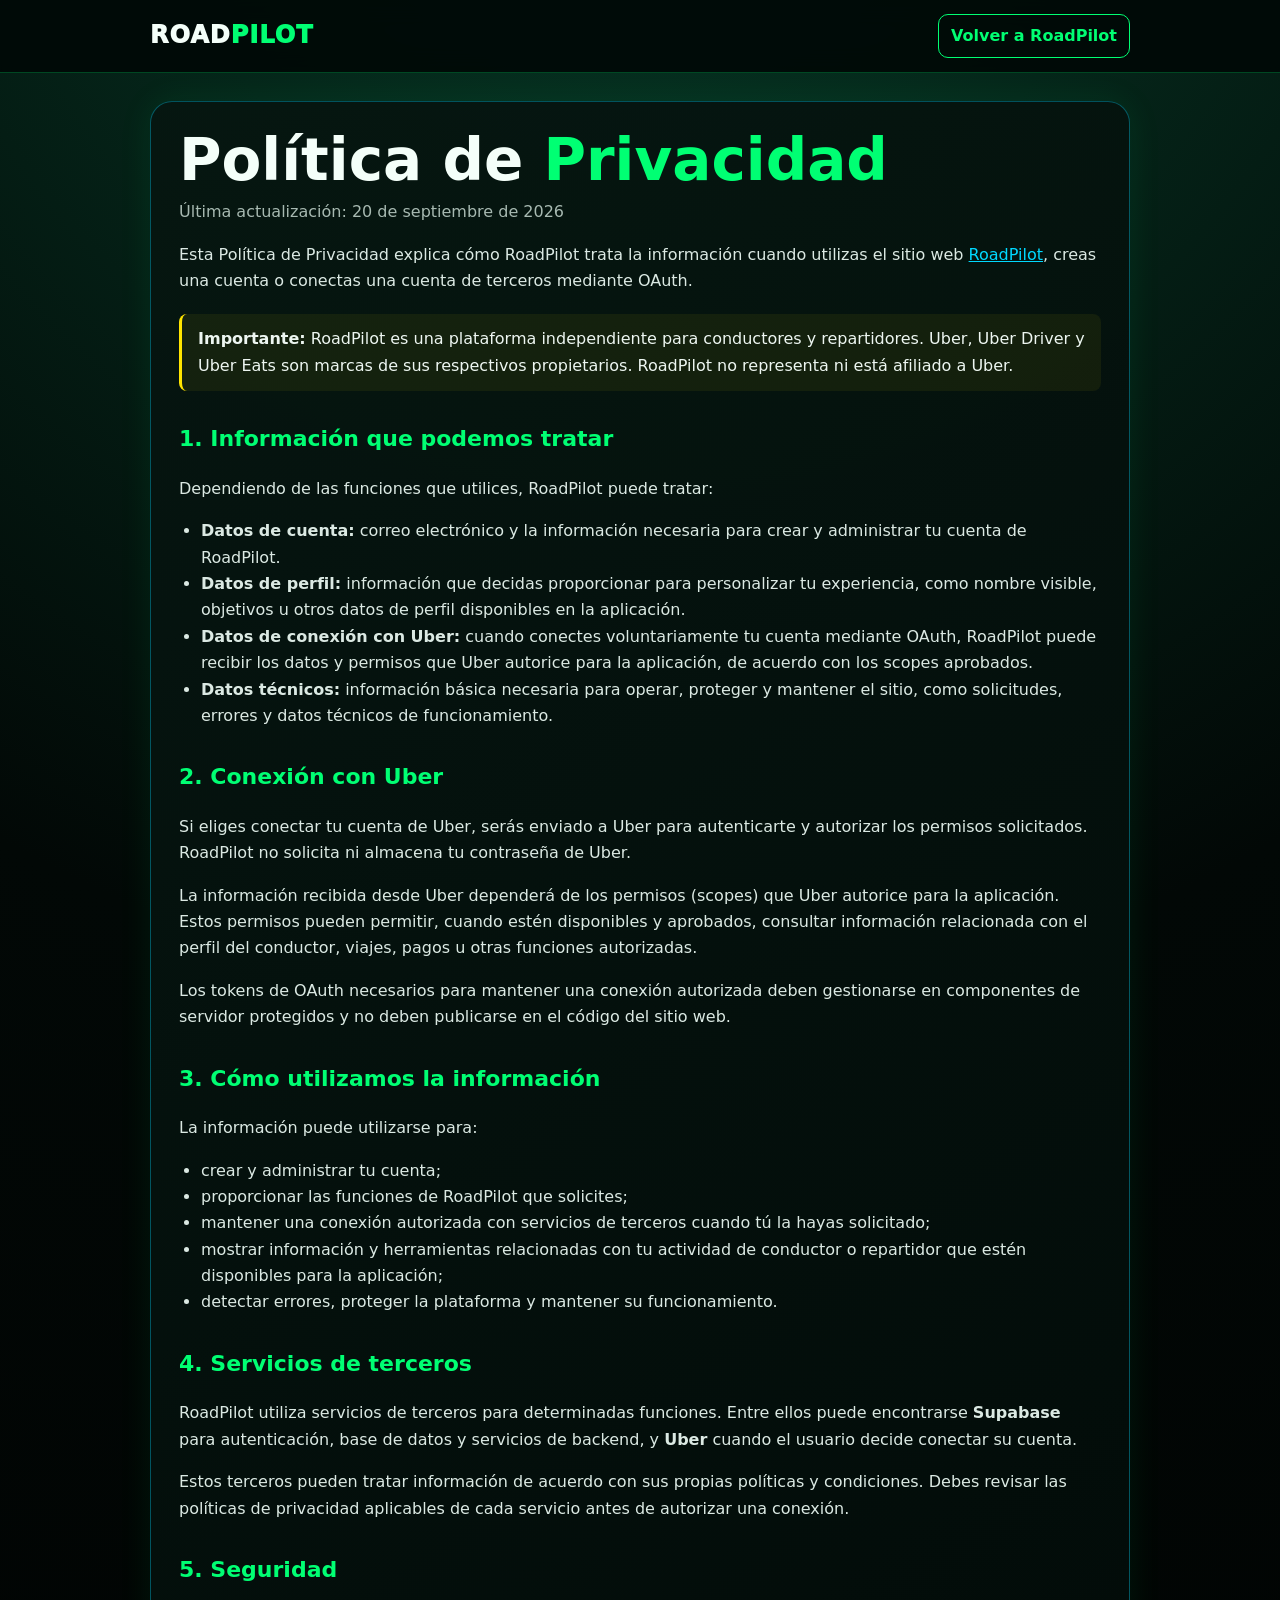
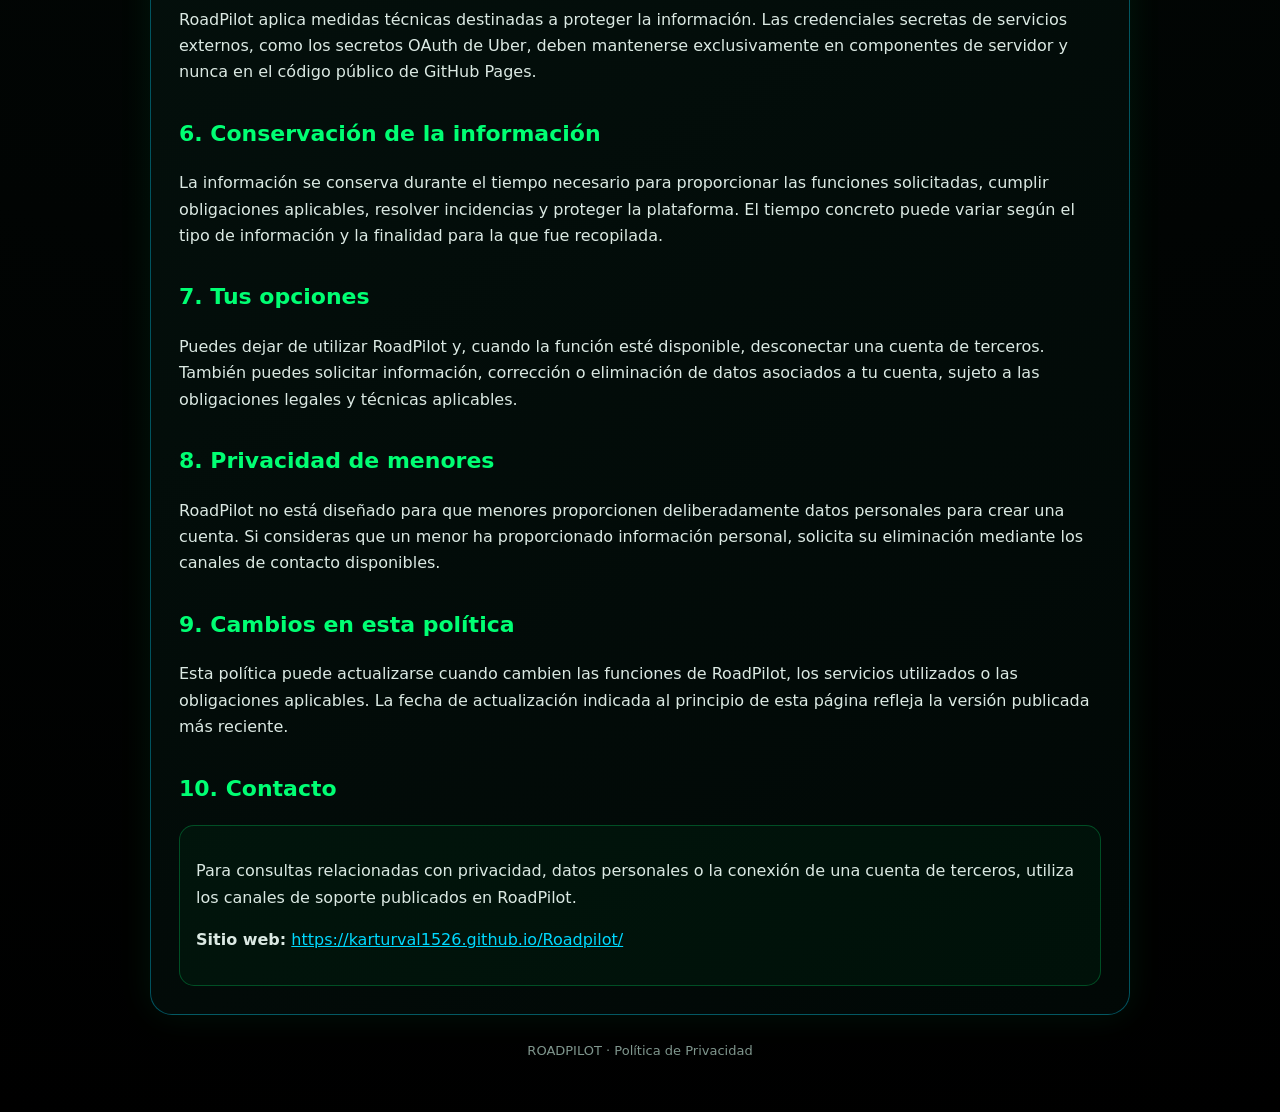
==== privacy.html @ 934225c9 "Add files via upload" ====
<!doctype html>
<html lang="es">
<head>
<meta charset="utf-8">
<meta name="viewport" content="width=device-width,initial-scale=1">
<meta name="theme-color" content="#020806">
<meta name="description" content="Política de privacidad de RoadPilot.">
<title>Política de Privacidad — RoadPilot</title>
<style>
:root{--bg:#020806;--panel:#07120f;--green:#00ff73;--cyan:#00d9ff;--white:#f4fff9;--muted:#a7b9b1;--line:rgba(0,255,115,.25)}
*{box-sizing:border-box}html{scroll-behavior:smooth}body{margin:0;background:radial-gradient(circle at 50% -10%,#073b28 0,#020806 42%,#000 100%);color:var(--white);font-family:Inter,system-ui,-apple-system,Segoe UI,Roboto,Arial,sans-serif;line-height:1.65}.wrap{width:min(980px,calc(100% - 32px));margin:0 auto;padding:28px 0 50px}.top{border-bottom:1px solid var(--line);background:rgba(0,8,6,.9);backdrop-filter:blur(12px);padding:14px 0;position:sticky;top:0}.nav{width:min(980px,calc(100% - 32px));margin:auto;display:flex;align-items:center;justify-content:space-between;gap:15px}.brand{font-weight:1000;font-size:24px;letter-spacing:1px}.brand span{color:var(--green)}a{color:var(--cyan)}.back{border:1px solid var(--green);border-radius:10px;padding:8px 12px;color:var(--green);text-decoration:none;font-weight:800}.card{background:linear-gradient(145deg,rgba(6,22,17,.97),rgba(1,8,6,.97));border:1px solid rgba(0,217,255,.35);border-radius:22px;padding:28px;box-shadow:0 0 35px rgba(0,255,115,.08)}h1{font-size:clamp(34px,6vw,58px);line-height:1.05;margin:0 0 8px}h1 span{color:var(--green)}h2{margin-top:30px;color:var(--green);font-size:22px}p,li{color:#dbe9e3}ul{padding-left:22px}.date{color:var(--muted);margin-top:0}.notice{border-left:3px solid var(--yellow,#ffe500);padding:12px 16px;background:rgba(255,229,0,.06);color:#edf6f1;border-radius:8px;margin:20px 0}.contact{border:1px solid var(--line);border-radius:15px;padding:16px;background:rgba(0,255,115,.04)}footer{text-align:center;color:#7f968d;margin-top:25px;font-size:13px}@media(max-width:600px){.card{padding:21px}.nav{width:min(100% - 22px,980px)}}
</style>
</head>
<body>
<header class="top"><nav class="nav"><div class="brand">ROAD<span>PILOT</span></div><a class="back" href="./index.html">Volver a RoadPilot</a></nav></header>
<main class="wrap">
<article class="card">
<h1>Política de <span>Privacidad</span></h1>
<p class="date">Última actualización: 20 de septiembre de 2026</p>
<p>Esta Política de Privacidad explica cómo RoadPilot trata la información cuando utilizas el sitio web <a href="https://karturval1526.github.io/Roadpilot/">RoadPilot</a>, creas una cuenta o conectas una cuenta de terceros mediante OAuth.</p>

<div class="notice"><strong>Importante:</strong> RoadPilot es una plataforma independiente para conductores y repartidores. Uber, Uber Driver y Uber Eats son marcas de sus respectivos propietarios. RoadPilot no representa ni está afiliado a Uber.</div>

<h2>1. Información que podemos tratar</h2>
<p>Dependiendo de las funciones que utilices, RoadPilot puede tratar:</p>
<ul>
<li><strong>Datos de cuenta:</strong> correo electrónico y la información necesaria para crear y administrar tu cuenta de RoadPilot.</li>
<li><strong>Datos de perfil:</strong> información que decidas proporcionar para personalizar tu experiencia, como nombre visible, objetivos u otros datos de perfil disponibles en la aplicación.</li>
<li><strong>Datos de conexión con Uber:</strong> cuando conectes voluntariamente tu cuenta mediante OAuth, RoadPilot puede recibir los datos y permisos que Uber autorice para la aplicación, de acuerdo con los scopes aprobados.</li>
<li><strong>Datos técnicos:</strong> información básica necesaria para operar, proteger y mantener el sitio, como solicitudes, errores y datos técnicos de funcionamiento.</li>
</ul>

<h2>2. Conexión con Uber</h2>
<p>Si eliges conectar tu cuenta de Uber, serás enviado a Uber para autenticarte y autorizar los permisos solicitados. RoadPilot no solicita ni almacena tu contraseña de Uber.</p>
<p>La información recibida desde Uber dependerá de los permisos (scopes) que Uber autorice para la aplicación. Estos permisos pueden permitir, cuando estén disponibles y aprobados, consultar información relacionada con el perfil del conductor, viajes, pagos u otras funciones autorizadas.</p>
<p>Los tokens de OAuth necesarios para mantener una conexión autorizada deben gestionarse en componentes de servidor protegidos y no deben publicarse en el código del sitio web.</p>

<h2>3. Cómo utilizamos la información</h2>
<p>La información puede utilizarse para:</p>
<ul>
<li>crear y administrar tu cuenta;</li>
<li>proporcionar las funciones de RoadPilot que solicites;</li>
<li>mantener una conexión autorizada con servicios de terceros cuando tú la hayas solicitado;</li>
<li>mostrar información y herramientas relacionadas con tu actividad de conductor o repartidor que estén disponibles para la aplicación;</li>
<li>detectar errores, proteger la plataforma y mantener su funcionamiento.</li>
</ul>

<h2>4. Servicios de terceros</h2>
<p>RoadPilot utiliza servicios de terceros para determinadas funciones. Entre ellos puede encontrarse <strong>Supabase</strong> para autenticación, base de datos y servicios de backend, y <strong>Uber</strong> cuando el usuario decide conectar su cuenta.</p>
<p>Estos terceros pueden tratar información de acuerdo con sus propias políticas y condiciones. Debes revisar las políticas de privacidad aplicables de cada servicio antes de autorizar una conexión.</p>

<h2>5. Seguridad</h2>
<p>RoadPilot aplica medidas técnicas destinadas a proteger la información. Las credenciales secretas de servicios externos, como los secretos OAuth de Uber, deben mantenerse exclusivamente en componentes de servidor y nunca en el código público de GitHub Pages.</p>

<h2>6. Conservación de la información</h2>
<p>La información se conserva durante el tiempo necesario para proporcionar las funciones solicitadas, cumplir obligaciones aplicables, resolver incidencias y proteger la plataforma. El tiempo concreto puede variar según el tipo de información y la finalidad para la que fue recopilada.</p>

<h2>7. Tus opciones</h2>
<p>Puedes dejar de utilizar RoadPilot y, cuando la función esté disponible, desconectar una cuenta de terceros. También puedes solicitar información, corrección o eliminación de datos asociados a tu cuenta, sujeto a las obligaciones legales y técnicas aplicables.</p>

<h2>8. Privacidad de menores</h2>
<p>RoadPilot no está diseñado para que menores proporcionen deliberadamente datos personales para crear una cuenta. Si consideras que un menor ha proporcionado información personal, solicita su eliminación mediante los canales de contacto disponibles.</p>

<h2>9. Cambios en esta política</h2>
<p>Esta política puede actualizarse cuando cambien las funciones de RoadPilot, los servicios utilizados o las obligaciones aplicables. La fecha de actualización indicada al principio de esta página refleja la versión publicada más reciente.</p>

<h2>10. Contacto</h2>
<div class="contact">
<p>Para consultas relacionadas con privacidad, datos personales o la conexión de una cuenta de terceros, utiliza los canales de soporte publicados en RoadPilot.</p>
<p><strong>Sitio web:</strong> <a href="https://karturval1526.github.io/Roadpilot/">https://karturval1526.github.io/Roadpilot/</a></p>
</div>
</article>
<footer>ROADPILOT · Política de Privacidad</footer>
</main>
</body>
</html>
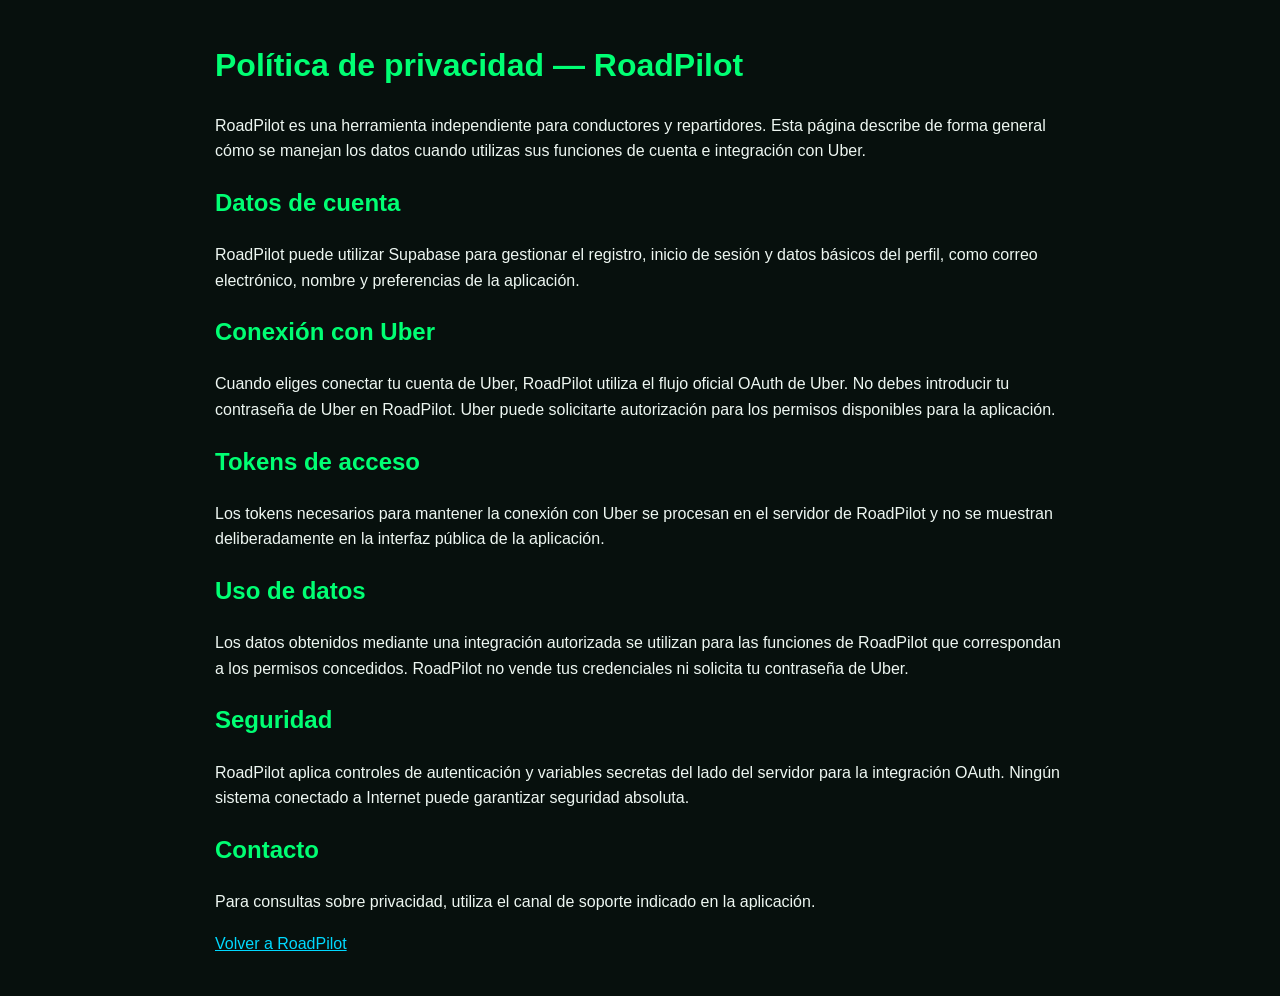
==== commit 6cce6888: "Add files via upload" ====
--- a/privacy.html
+++ b/privacy.html
@@ -3,74 +3,24 @@
 <head>
 <meta charset="utf-8">
 <meta name="viewport" content="width=device-width,initial-scale=1">
-<meta name="theme-color" content="#020806">
-<meta name="description" content="Política de privacidad de RoadPilot.">
-<title>Política de Privacidad — RoadPilot</title>
-<style>
-:root{--bg:#020806;--panel:#07120f;--green:#00ff73;--cyan:#00d9ff;--white:#f4fff9;--muted:#a7b9b1;--line:rgba(0,255,115,.25)}
-*{box-sizing:border-box}html{scroll-behavior:smooth}body{margin:0;background:radial-gradient(circle at 50% -10%,#073b28 0,#020806 42%,#000 100%);color:var(--white);font-family:Inter,system-ui,-apple-system,Segoe UI,Roboto,Arial,sans-serif;line-height:1.65}.wrap{width:min(980px,calc(100% - 32px));margin:0 auto;padding:28px 0 50px}.top{border-bottom:1px solid var(--line);background:rgba(0,8,6,.9);backdrop-filter:blur(12px);padding:14px 0;position:sticky;top:0}.nav{width:min(980px,calc(100% - 32px));margin:auto;display:flex;align-items:center;justify-content:space-between;gap:15px}.brand{font-weight:1000;font-size:24px;letter-spacing:1px}.brand span{color:var(--green)}a{color:var(--cyan)}.back{border:1px solid var(--green);border-radius:10px;padding:8px 12px;color:var(--green);text-decoration:none;font-weight:800}.card{background:linear-gradient(145deg,rgba(6,22,17,.97),rgba(1,8,6,.97));border:1px solid rgba(0,217,255,.35);border-radius:22px;padding:28px;box-shadow:0 0 35px rgba(0,255,115,.08)}h1{font-size:clamp(34px,6vw,58px);line-height:1.05;margin:0 0 8px}h1 span{color:var(--green)}h2{margin-top:30px;color:var(--green);font-size:22px}p,li{color:#dbe9e3}ul{padding-left:22px}.date{color:var(--muted);margin-top:0}.notice{border-left:3px solid var(--yellow,#ffe500);padding:12px 16px;background:rgba(255,229,0,.06);color:#edf6f1;border-radius:8px;margin:20px 0}.contact{border:1px solid var(--line);border-radius:15px;padding:16px;background:rgba(0,255,115,.04)}footer{text-align:center;color:#7f968d;margin-top:25px;font-size:13px}@media(max-width:600px){.card{padding:21px}.nav{width:min(100% - 22px,980px)}}
-</style>
+<title>RoadPilot — Política de privacidad</title>
+<style>body{font-family:Arial,sans-serif;max-width:850px;margin:40px auto;padding:0 20px;background:#07100d;color:#eef7f2;line-height:1.6}h1,h2{color:#00ff73}a{color:#00d9ff}</style>
 </head>
 <body>
-<header class="top"><nav class="nav"><div class="brand">ROAD<span>PILOT</span></div><a class="back" href="./index.html">Volver a RoadPilot</a></nav></header>
-<main class="wrap">
-<article class="card">
-<h1>Política de <span>Privacidad</span></h1>
-<p class="date">Última actualización: 20 de septiembre de 2026</p>
-<p>Esta Política de Privacidad explica cómo RoadPilot trata la información cuando utilizas el sitio web <a href="https://karturval1526.github.io/Roadpilot/">RoadPilot</a>, creas una cuenta o conectas una cuenta de terceros mediante OAuth.</p>
-
-<div class="notice"><strong>Importante:</strong> RoadPilot es una plataforma independiente para conductores y repartidores. Uber, Uber Driver y Uber Eats son marcas de sus respectivos propietarios. RoadPilot no representa ni está afiliado a Uber.</div>
-
-<h2>1. Información que podemos tratar</h2>
-<p>Dependiendo de las funciones que utilices, RoadPilot puede tratar:</p>
-<ul>
-<li><strong>Datos de cuenta:</strong> correo electrónico y la información necesaria para crear y administrar tu cuenta de RoadPilot.</li>
-<li><strong>Datos de perfil:</strong> información que decidas proporcionar para personalizar tu experiencia, como nombre visible, objetivos u otros datos de perfil disponibles en la aplicación.</li>
-<li><strong>Datos de conexión con Uber:</strong> cuando conectes voluntariamente tu cuenta mediante OAuth, RoadPilot puede recibir los datos y permisos que Uber autorice para la aplicación, de acuerdo con los scopes aprobados.</li>
-<li><strong>Datos técnicos:</strong> información básica necesaria para operar, proteger y mantener el sitio, como solicitudes, errores y datos técnicos de funcionamiento.</li>
-</ul>
-
-<h2>2. Conexión con Uber</h2>
-<p>Si eliges conectar tu cuenta de Uber, serás enviado a Uber para autenticarte y autorizar los permisos solicitados. RoadPilot no solicita ni almacena tu contraseña de Uber.</p>
-<p>La información recibida desde Uber dependerá de los permisos (scopes) que Uber autorice para la aplicación. Estos permisos pueden permitir, cuando estén disponibles y aprobados, consultar información relacionada con el perfil del conductor, viajes, pagos u otras funciones autorizadas.</p>
-<p>Los tokens de OAuth necesarios para mantener una conexión autorizada deben gestionarse en componentes de servidor protegidos y no deben publicarse en el código del sitio web.</p>
-
-<h2>3. Cómo utilizamos la información</h2>
-<p>La información puede utilizarse para:</p>
-<ul>
-<li>crear y administrar tu cuenta;</li>
-<li>proporcionar las funciones de RoadPilot que solicites;</li>
-<li>mantener una conexión autorizada con servicios de terceros cuando tú la hayas solicitado;</li>
-<li>mostrar información y herramientas relacionadas con tu actividad de conductor o repartidor que estén disponibles para la aplicación;</li>
-<li>detectar errores, proteger la plataforma y mantener su funcionamiento.</li>
-</ul>
-
-<h2>4. Servicios de terceros</h2>
-<p>RoadPilot utiliza servicios de terceros para determinadas funciones. Entre ellos puede encontrarse <strong>Supabase</strong> para autenticación, base de datos y servicios de backend, y <strong>Uber</strong> cuando el usuario decide conectar su cuenta.</p>
-<p>Estos terceros pueden tratar información de acuerdo con sus propias políticas y condiciones. Debes revisar las políticas de privacidad aplicables de cada servicio antes de autorizar una conexión.</p>
-
-<h2>5. Seguridad</h2>
-<p>RoadPilot aplica medidas técnicas destinadas a proteger la información. Las credenciales secretas de servicios externos, como los secretos OAuth de Uber, deben mantenerse exclusivamente en componentes de servidor y nunca en el código público de GitHub Pages.</p>
-
-<h2>6. Conservación de la información</h2>
-<p>La información se conserva durante el tiempo necesario para proporcionar las funciones solicitadas, cumplir obligaciones aplicables, resolver incidencias y proteger la plataforma. El tiempo concreto puede variar según el tipo de información y la finalidad para la que fue recopilada.</p>
-
-<h2>7. Tus opciones</h2>
-<p>Puedes dejar de utilizar RoadPilot y, cuando la función esté disponible, desconectar una cuenta de terceros. También puedes solicitar información, corrección o eliminación de datos asociados a tu cuenta, sujeto a las obligaciones legales y técnicas aplicables.</p>
-
-<h2>8. Privacidad de menores</h2>
-<p>RoadPilot no está diseñado para que menores proporcionen deliberadamente datos personales para crear una cuenta. Si consideras que un menor ha proporcionado información personal, solicita su eliminación mediante los canales de contacto disponibles.</p>
-
-<h2>9. Cambios en esta política</h2>
-<p>Esta política puede actualizarse cuando cambien las funciones de RoadPilot, los servicios utilizados o las obligaciones aplicables. La fecha de actualización indicada al principio de esta página refleja la versión publicada más reciente.</p>
-
-<h2>10. Contacto</h2>
-<div class="contact">
-<p>Para consultas relacionadas con privacidad, datos personales o la conexión de una cuenta de terceros, utiliza los canales de soporte publicados en RoadPilot.</p>
-<p><strong>Sitio web:</strong> <a href="https://karturval1526.github.io/Roadpilot/">https://karturval1526.github.io/Roadpilot/</a></p>
-</div>
-</article>
-<footer>ROADPILOT · Política de Privacidad</footer>
-</main>
+<h1>Política de privacidad — RoadPilot</h1>
+<p>RoadPilot es una herramienta independiente para conductores y repartidores. Esta página describe de forma general cómo se manejan los datos cuando utilizas sus funciones de cuenta e integración con Uber.</p>
+<h2>Datos de cuenta</h2>
+<p>RoadPilot puede utilizar Supabase para gestionar el registro, inicio de sesión y datos básicos del perfil, como correo electrónico, nombre y preferencias de la aplicación.</p>
+<h2>Conexión con Uber</h2>
+<p>Cuando eliges conectar tu cuenta de Uber, RoadPilot utiliza el flujo oficial OAuth de Uber. No debes introducir tu contraseña de Uber en RoadPilot. Uber puede solicitarte autorización para los permisos disponibles para la aplicación.</p>
+<h2>Tokens de acceso</h2>
+<p>Los tokens necesarios para mantener la conexión con Uber se procesan en el servidor de RoadPilot y no se muestran deliberadamente en la interfaz pública de la aplicación.</p>
+<h2>Uso de datos</h2>
+<p>Los datos obtenidos mediante una integración autorizada se utilizan para las funciones de RoadPilot que correspondan a los permisos concedidos. RoadPilot no vende tus credenciales ni solicita tu contraseña de Uber.</p>
+<h2>Seguridad</h2>
+<p>RoadPilot aplica controles de autenticación y variables secretas del lado del servidor para la integración OAuth. Ningún sistema conectado a Internet puede garantizar seguridad absoluta.</p>
+<h2>Contacto</h2>
+<p>Para consultas sobre privacidad, utiliza el canal de soporte indicado en la aplicación.</p>
+<p><a href="./">Volver a RoadPilot</a></p>
 </body>
 </html>
